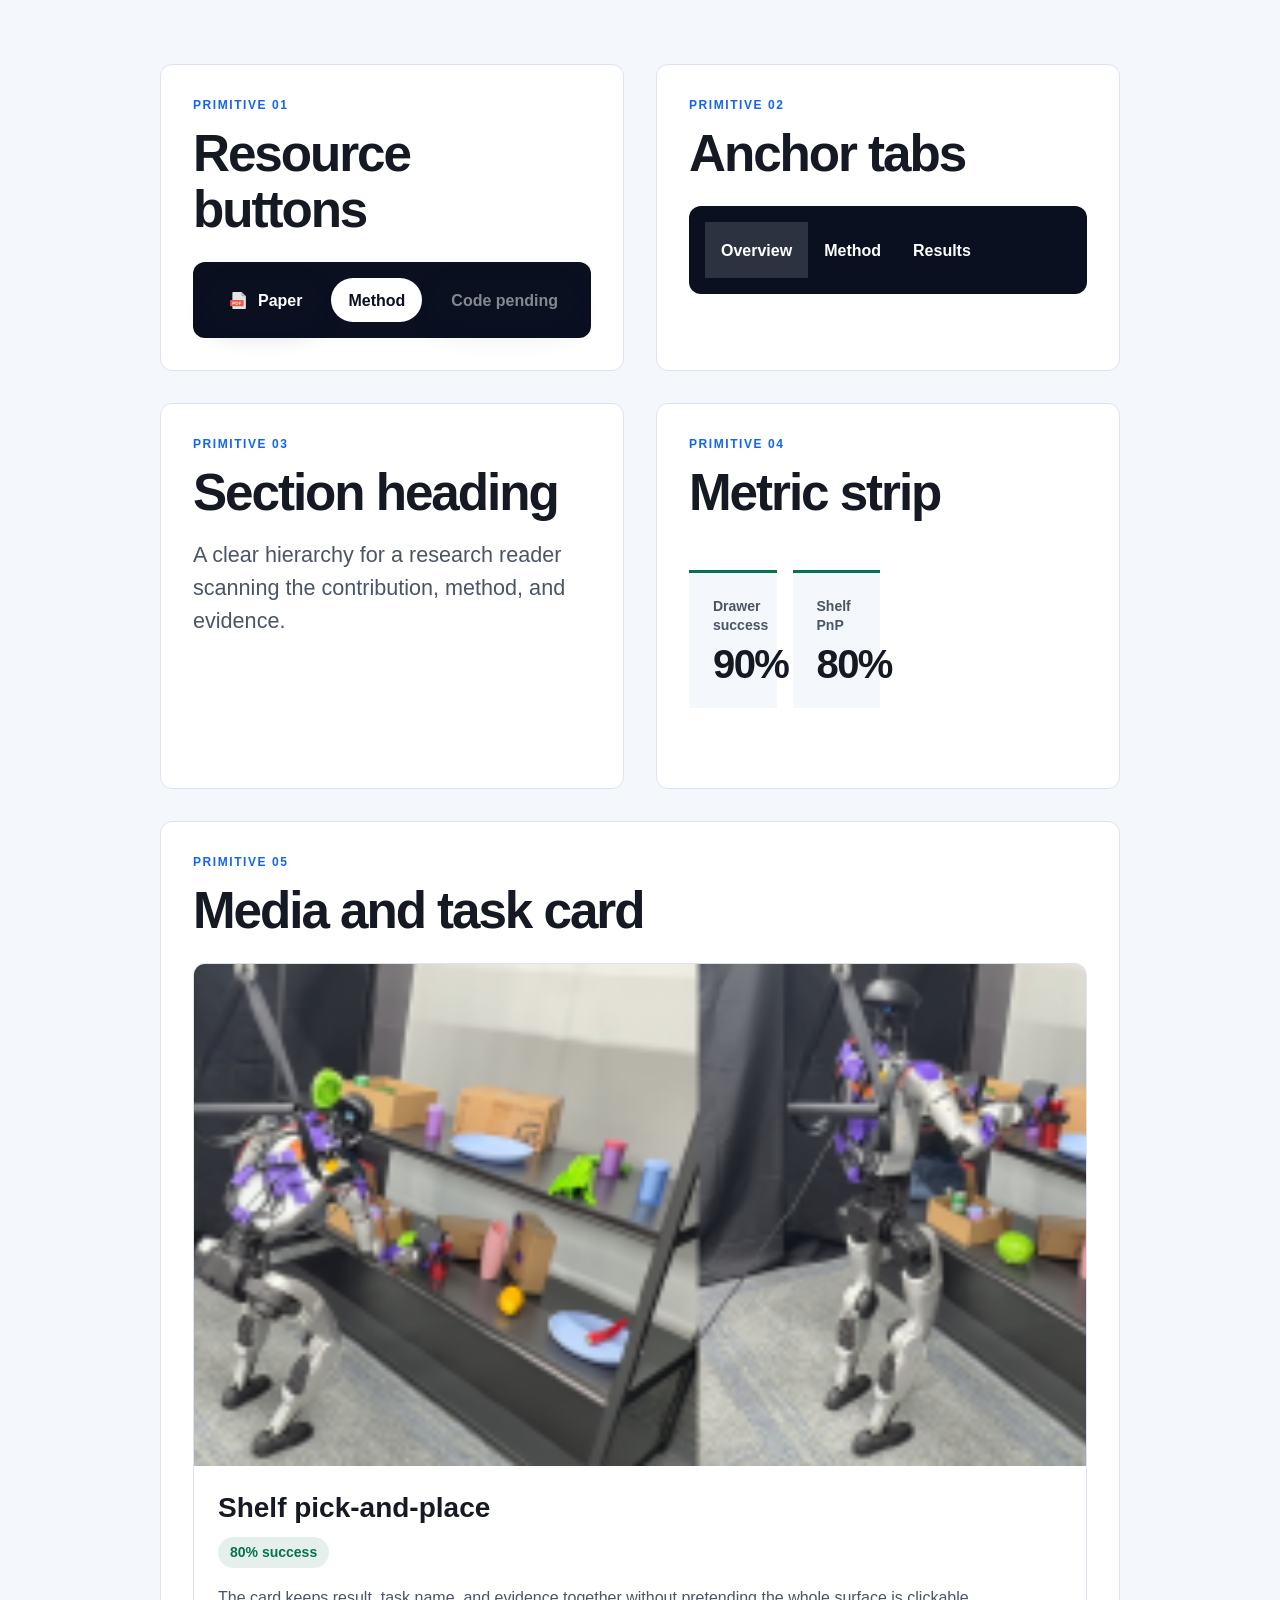
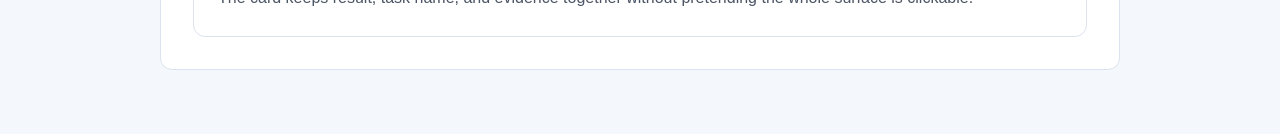
==== showcase.html @ 98413c15 "first commit of the website" ====
<!DOCTYPE html>
<html lang="en">
<head>
  <meta charset="utf-8">
  <meta name="viewport" content="width=device-width, initial-scale=1">
  <title>UMI-Prior Component Showcase</title>
  <link rel="stylesheet" href="./static/css/index.css">
</head>
<body>
  <main class="showcase-shell">
    <div class="showcase-grid">
      <section class="showcase-panel">
        <p class="section-kicker">Primitive 01</p>
        <h2 class="section-title">Resource buttons</h2>
        <div class="publication-links showcase-dark-surface showcase-links-left">
          <a class="resource-button button is-dark" href="#paper">
            <span class="icon"><img src="./static/images/pdf.svg" width="18" height="18" alt=""></span>
            <span>Paper</span>
          </a>
          <a class="resource-button button is-inverted" href="#method">
            <span>Method</span>
          </a>
          <a class="resource-button button is-dark" aria-disabled="true" tabindex="-1">
            <span>Code pending</span>
          </a>
        </div>
      </section>

      <section class="showcase-panel">
        <p class="section-kicker">Primitive 02</p>
        <h2 class="section-title">Anchor tabs</h2>
        <div class="showcase-dark-surface">
          <nav class="tabs anchor-tabs" aria-label="Showcase sections">
            <ul>
              <li class="is-active"><a href="#overview">Overview</a></li>
              <li><a href="#method">Method</a></li>
              <li><a href="#results">Results</a></li>
            </ul>
          </nav>
        </div>
      </section>

      <section class="showcase-panel" id="overview">
        <div class="section-heading is-left">
          <p class="section-kicker">Primitive 03</p>
          <h2 class="section-title">Section heading</h2>
          <p class="section-deck">A clear hierarchy for a research reader scanning the contribution, method, and evidence.</p>
        </div>
      </section>

      <section class="showcase-panel" id="method">
        <p class="section-kicker">Primitive 04</p>
        <h2 class="section-title">Metric strip</h2>
        <dl class="metric-strip">
          <div class="metric-item is-positive">
            <dt>Drawer success</dt>
            <dd>90%</dd>
          </div>
          <div class="metric-item is-positive">
            <dt>Shelf PnP</dt>
            <dd>80%</dd>
          </div>
        </dl>
      </section>

      <section class="showcase-panel is-wide" id="results">
        <p class="section-kicker">Primitive 05</p>
        <h2 class="section-title">Media and task card</h2>
        <article class="task-card showcase-task">
          <div class="task-media">
            <img src="./static/images/umi-prior/shelf.png" alt="A sequence of humanoid shelf pick-and-place frames">
          </div>
          <div class="task-body">
            <h3>Shelf pick-and-place</h3>
            <span class="task-result is-positive">80% success</span>
            <p>The card keeps result, task name, and evidence together without pretending the whole surface is clickable.</p>
          </div>
        </article>
      </section>
    </div>
  </main>
</body>
</html>
---- static/css/index.css ----
:root {
  --color-cobalt: #1464f4;
  --color-cobalt-dark: #0c46b7;
  --color-cyan: #42d5ff;
  --color-ink: #151923;
  --color-ink-soft: #4b5565;
  --color-paper: #ffffff;
  --color-mist: #f4f7fb;
  --color-line: #dce3ee;
  --color-night: #0a1020;
  --color-night-soft: #151e35;
  --color-positive: #087150;
  --color-white: #ffffff;
  --color-white-94: rgba(255, 255, 255, 0.94);
  --color-white-76: rgba(255, 255, 255, 0.76);
  --color-white-72: rgba(255, 255, 255, 0.72);
  --color-white-66: rgba(255, 255, 255, 0.66);
  --color-white-18: rgba(255, 255, 255, 0.18);
  --color-white-14: rgba(255, 255, 255, 0.14);
  --color-hero-top: rgba(3, 11, 28, 0.78);
  --color-hero-middle: rgba(8, 29, 73, 0.38);
  --color-hero-bottom: rgba(4, 11, 25, 0.84);
  --color-cobalt-28: rgba(20, 100, 244, 0.28);
  --color-cobalt-24: rgba(20, 100, 244, 0.24);
  --color-cobalt-09: rgba(20, 100, 244, 0.09);
  --color-cyan-04: rgba(66, 213, 255, 0.04);
  --color-positive-10: rgba(8, 113, 80, 0.1);

  --type-display: clamp(4rem, 12vw, 10rem);
  --type-hero-subtitle: clamp(1.45rem, 4vw, 3.4rem);
  --type-section: clamp(2rem, 4vw, 3.25rem);
  --type-subsection: clamp(1.25rem, 2.4vw, 1.75rem);
  --type-lead: clamp(1.1rem, 1.8vw, 1.35rem);
  --type-body: 1rem;
  --type-small: 0.875rem;
  --type-overline: 0.75rem;

  --space-1: 0.25rem;
  --space-2: 0.5rem;
  --space-3: 0.75rem;
  --space-4: 1rem;
  --space-6: 1.5rem;
  --space-8: 2rem;
  --space-12: 3rem;
  --space-16: 4rem;
  --space-24: 6rem;

  --radius-control: 999px;
  --radius-media: 0.75rem;
  --shadow-media: 0 20px 55px rgba(30, 70, 140, 0.16);
  --shadow-button: 0 10px 24px rgba(7, 20, 48, 0.2);
  --shadow-title: 0 0.1em 0.35em rgba(3, 11, 28, 0.3);
  --focus-ring: 0 0 0 3px rgba(66, 213, 255, 0.65);
  --transition-micro: 160ms ease-out;
  --transition-standard: 240ms ease-in-out;
  --transition-emphasis: 500ms cubic-bezier(0.16, 1, 0.3, 1);
}

*,
*::before,
*::after {
  box-sizing: border-box;
}

figure,
pre {
  margin: 0;
}

.hero {
  display: flex;
  flex-direction: column;
  align-items: stretch;
}

.hero.is-fullheight {
  min-height: 100dvh;
}

.hero-body {
  display: flex;
  flex: 1 0 auto;
  align-items: center;
}

.container {
  width: min(100%, 1200px);
  margin-inline: auto;
  padding-inline: var(--space-4);
}

.navbar,
.navbar-menu,
.navbar-end,
.navbar-item,
.button,
.icon {
  display: flex;
  align-items: center;
}

.navbar-menu {
  flex: 1;
}

.navbar-end {
  justify-content: flex-end;
  margin-inline-start: auto;
}

.navbar-item {
  gap: var(--space-2);
  min-height: 3.25rem;
  padding: var(--space-2) var(--space-3);
  text-decoration: none;
}

.button {
  justify-content: center;
  gap: var(--space-2);
  border: 1px solid transparent;
  cursor: pointer;
  text-decoration: none;
  white-space: nowrap;
}

.icon {
  justify-content: center;
  width: 1.5rem;
  height: 1.5rem;
}

.tabs {
  overflow: hidden;
}

.tabs ul {
  display: flex;
  align-items: stretch;
  justify-content: flex-start;
  margin: 0;
  padding: 0;
  list-style: none;
}

.tabs li {
  display: block;
}

.tabs.is-fullwidth li {
  flex: 1 0 0;
  text-align: center;
}

.tabs a {
  display: flex;
  align-items: center;
  justify-content: center;
  padding: var(--space-2) var(--space-4);
  text-decoration: none;
}

html {
  scroll-behavior: smooth;
  scroll-padding-top: 4.5rem;
}

body {
  margin: 0;
  overflow-x: hidden;
  color: var(--color-ink);
  background: var(--color-paper);
  font-family: "Noto Sans", "Helvetica Neue", Arial, sans-serif;
  font-size: var(--type-body);
  line-height: 1.7;
  text-rendering: optimizeLegibility;
}

a {
  color: var(--color-cobalt);
}

a:hover {
  color: var(--color-cobalt-dark);
}

a:focus-visible,
button:focus-visible,
video:focus-visible {
  outline: none;
  box-shadow: var(--focus-ring);
}

img,
video {
  display: block;
  max-width: 100%;
}

.skip-link {
  position: fixed;
  inset-block-start: var(--space-3);
  inset-inline-start: var(--space-3);
  z-index: 100;
  padding: var(--space-2) var(--space-4);
  color: var(--color-night);
  background: var(--color-cyan);
  border-radius: var(--radius-control);
  transform: translateY(-180%);
  transition: transform var(--transition-micro);
}

.skip-link:not(:focus) {
  width: 1px;
  height: 1px;
  overflow: hidden;
  clip-path: inset(50%);
  white-space: nowrap;
}

.skip-link:focus {
  width: auto;
  height: auto;
  overflow: visible;
  clip-path: none;
  transform: translateY(0);
}

.project-hero {
  position: relative;
  min-height: 100dvh;
  overflow: hidden;
  color: var(--color-white);
  background: var(--color-night);
}

.project-hero .hero-video {
  position: absolute;
  inset: 0;
  width: 100%;
  height: 100%;
}

.project-hero .hero-video video {
  width: 100%;
  height: 100%;
  object-fit: cover;
  object-position: center;
}

.project-hero .overlay {
  position: absolute;
  inset: 0;
  z-index: 1;
  background:
    linear-gradient(180deg, var(--color-hero-top) 0%, var(--color-hero-middle) 42%, var(--color-hero-bottom) 100%),
    linear-gradient(110deg, var(--color-cobalt-24), var(--color-cyan-04));
}

.project-hero .hero-head,
.project-hero .hero-body,
.project-hero .hero-foot {
  position: relative;
  z-index: 2;
}

.project-hero .hero-head {
  padding-block-start: var(--space-4);
}

.project-hero .navbar {
  background: transparent;
}

.project-hero .navbar-menu {
  background: transparent;
  box-shadow: none;
}

.project-hero .navbar-item,
.project-hero .navbar-item:hover {
  color: var(--color-white);
  background: transparent;
}

.project-hero .navbar-item > a,
.project-hero .navbar-item.button {
  min-height: 2.75rem;
}

.project-hero .hero-body {
  align-items: center;
  padding: var(--space-16) var(--space-6);
}

.hero-content {
  max-width: 1180px;
  margin-inline: auto;
  text-align: center;
  animation: hero-arrive var(--transition-emphasis) both;
}

@keyframes hero-arrive {
  from {
    opacity: 0;
    transform: translateY(1rem);
  }

  to {
    opacity: 1;
    transform: translateY(0);
  }
}

.project-title {
  margin: 0;
  color: var(--color-white);
  font-size: var(--type-display);
  font-weight: 700;
  letter-spacing: -0.07em;
  line-height: 0.9;
  text-shadow: var(--shadow-title);
}

.project-subtitle {
  max-width: 1050px;
  margin: var(--space-8) auto var(--space-4);
  color: var(--color-white);
  font-size: var(--type-hero-subtitle);
  font-weight: 600;
  letter-spacing: -0.035em;
  line-height: 1.08;
}

.project-venue {
  margin: var(--space-4) 0 0;
  color: var(--color-white);
  font-size: var(--type-lead);
  font-style: italic;
  opacity: 0.84;
}

.publication-links {
  display: flex;
  flex-wrap: wrap;
  justify-content: center;
  gap: var(--space-3);
  margin-block-start: var(--space-8);
}

.resource-button.button {
  min-height: 2.75rem;
  padding-inline: var(--space-4);
  border: 1px solid transparent;
  border-radius: var(--radius-control);
  font-weight: 700;
  transition:
    color var(--transition-micro),
    background-color var(--transition-micro),
    border-color var(--transition-micro),
    transform var(--transition-micro);
}

.resource-button.button.is-dark {
  color: var(--color-white);
  background: var(--color-night);
  box-shadow: var(--shadow-button);
}

.resource-button.button.is-inverted {
  color: var(--color-night);
  background: var(--color-white);
}

.resource-button.button:hover {
  transform: translateY(-2px);
}

.resource-button.button:active {
  transform: translateY(0);
}

.resource-button.button[aria-disabled="true"] {
  pointer-events: none;
  opacity: 0.5;
}

.resource-button .icon img {
  width: 1.1rem;
  height: 1.1rem;
}

.anchor-tabs {
  margin: 0;
  overflow-x: auto;
  scrollbar-width: none;
}

.anchor-tabs::-webkit-scrollbar {
  display: none;
}

.anchor-tabs ul {
  min-width: max-content;
  border: 0;
}

.anchor-tabs a {
  min-height: 3.5rem;
  color: var(--color-white);
  border: 0;
  border-radius: 0;
  font-weight: 600;
  transition:
    color var(--transition-micro),
    background-color var(--transition-micro);
}

.anchor-tabs li.is-active a,
.anchor-tabs a:hover,
.anchor-tabs a:focus-visible {
  color: var(--color-white);
  background: var(--color-white-14);
}

.document-nav {
  position: sticky;
  inset-block-start: 0;
  z-index: 30;
  display: none;
  background: var(--color-white-94);
  border-bottom: 1px solid var(--color-line);
  backdrop-filter: blur(12px);
}

.document-nav .anchor-tabs a {
  color: var(--color-ink-soft);
}

.document-nav .anchor-tabs li.is-active a,
.document-nav .anchor-tabs a:hover,
.document-nav .anchor-tabs a:focus-visible {
  color: var(--color-cobalt-dark);
  background: var(--color-mist);
}

.section-shell {
  padding: var(--space-24) var(--space-6);
}

.section-shell.is-compact {
  padding-block: var(--space-16);
}

.section-shell.is-mist {
  background: var(--color-mist);
}

.section-shell.is-night {
  color: var(--color-white);
  background:
    radial-gradient(circle at 80% 20%, var(--color-cobalt-28), transparent 38%),
    var(--color-night);
}

.editorial-container {
  width: min(100%, 960px);
  margin-inline: auto;
}

.wide-container {
  width: min(100%, 1180px);
  margin-inline: auto;
}

.overview-lead {
  margin: 0;
  color: var(--color-ink-soft);
  font-size: var(--type-lead);
  line-height: 1.65;
  text-align: left;
}

.overview-lead + .overview-lead {
  margin-block-start: var(--space-6);
}

.overview-lead strong {
  color: var(--color-ink);
}

.section-heading {
  max-width: 780px;
  margin: 0 auto var(--space-12);
  text-align: center;
}

.section-heading.is-left {
  margin-inline: 0;
  text-align: left;
}

.section-kicker {
  margin: 0 0 var(--space-3);
  color: var(--color-cobalt);
  font-size: var(--type-overline);
  font-weight: 700;
  letter-spacing: 0.13em;
  line-height: 1.4;
  text-transform: uppercase;
}

.is-night .section-kicker {
  color: var(--color-cyan);
}

.section-title {
  margin: 0;
  color: var(--color-ink);
  font-size: var(--type-section);
  font-weight: 700;
  letter-spacing: -0.04em;
  line-height: 1.1;
}

.is-night .section-title {
  color: var(--color-white);
}

.section-deck {
  margin: var(--space-4) auto 0;
  color: var(--color-ink-soft);
  font-size: var(--type-lead);
  line-height: 1.55;
}

.is-night .section-deck {
  color: var(--color-white-76);
}

.media-frame {
  overflow: hidden;
  margin: 0;
  background: var(--color-paper);
  border: 1px solid var(--color-line);
  border-radius: var(--radius-media);
  box-shadow: var(--shadow-media);
}

.media-frame img,
.media-frame picture,
.media-frame video {
  width: 100%;
  height: auto;
}

.vector-figure-link {
  position: relative;
  display: block;
  color: inherit;
  cursor: zoom-in;
}

.vector-figure-link:visited {
  color: inherit;
}

.vector-figure-action {
  display: block;
  padding: var(--space-2) var(--space-3);
  color: var(--color-cobalt-dark);
  background: var(--color-mist);
  font-size: var(--type-small);
  font-weight: 700;
  line-height: 1.4;
  text-align: end;
  transition: transform var(--transition-micro);
}

.vector-figure-link:hover .vector-figure-action,
.vector-figure-link:focus-visible .vector-figure-action {
  transform: translateY(-2px);
}

.media-frame video {
  aspect-ratio: 16 / 9;
  object-fit: cover;
  background: var(--color-night);
}

.media-frame figcaption {
  padding: var(--space-3) var(--space-4);
  color: var(--color-ink-soft);
  font-size: var(--type-small);
  line-height: 1.5;
  background: var(--color-paper);
  border-top: 1px solid var(--color-line);
}

.media-frame.is-technical {
  padding: var(--space-4);
}

.media-frame.is-technical figcaption {
  margin: 0 calc(-1 * var(--space-4)) calc(-1 * var(--space-4));
}

.system-copy {
  display: grid;
  grid-template-columns: minmax(0, 1fr);
  gap: var(--space-8);
  margin-block-start: var(--space-12);
}

.system-step {
  padding-block-start: var(--space-6);
  border-top: 1px solid var(--color-white-18);
}

.system-step-number {
  display: inline-flex;
  align-items: center;
  justify-content: center;
  width: 2rem;
  height: 2rem;
  margin-block-end: var(--space-4);
  color: var(--color-night);
  background: var(--color-cyan);
  border-radius: var(--radius-control);
  font-weight: 800;
}

.system-step h3 {
  margin: 0 0 var(--space-3);
  color: var(--color-white);
  font-size: var(--type-subsection);
  line-height: 1.25;
}

.system-step p {
  margin: 0;
  color: var(--color-white-72);
}

.metric-strip {
  display: grid;
  grid-template-columns: repeat(2, minmax(0, 1fr));
  gap: var(--space-4);
  margin: var(--space-12) 0;
}

.metric-item {
  margin: 0;
  padding: var(--space-6);
  background: var(--color-mist);
  border-top: 3px solid var(--color-cobalt);
}

.metric-item dt {
  color: var(--color-ink-soft);
  font-size: var(--type-small);
  font-weight: 700;
  line-height: 1.4;
}

.metric-item dd {
  margin: var(--space-2) 0 0;
  color: var(--color-ink);
  font-size: clamp(1.65rem, 4vw, 2.5rem);
  font-weight: 800;
  letter-spacing: -0.04em;
  line-height: 1;
}

.metric-item.is-positive {
  border-color: var(--color-positive);
}

.task-grid {
  display: grid;
  grid-template-columns: minmax(0, 1fr);
  gap: var(--space-8);
}

.task-card {
  overflow: hidden;
  background: var(--color-paper);
  border: 1px solid var(--color-line);
  border-radius: var(--radius-media);
}

.task-card .task-media {
  aspect-ratio: 16 / 9;
  overflow: hidden;
  background: var(--color-night);
}

.task-card .task-media img,
.task-card .task-media picture,
.task-card .task-media video {
  width: 100%;
  height: 100%;
  object-fit: cover;
}

.task-card .task-media picture {
  display: block;
}

.task-card .task-media picture img {
  object-fit: cover;
}

.task-card .task-body {
  padding: var(--space-6);
}

.task-card h3 {
  margin: 0;
  color: var(--color-ink);
  font-size: var(--type-subsection);
  line-height: 1.25;
}

.task-result {
  display: inline-block;
  margin-block-start: var(--space-3);
  padding: var(--space-1) var(--space-3);
  color: var(--color-cobalt-dark);
  background: var(--color-cobalt-09);
  border-radius: var(--radius-control);
  font-size: var(--type-small);
  font-weight: 800;
}

.task-result.is-positive {
  color: var(--color-positive);
  background: var(--color-positive-10);
}

.task-card p {
  margin: var(--space-4) 0 0;
  color: var(--color-ink-soft);
}

.paper-copy {
  color: var(--color-ink-soft);
}

.flow-offset {
  margin-block-start: var(--space-12);
}

.paper-copy p {
  margin-block: 0 var(--space-4);
}

.paper-copy strong {
  color: var(--color-ink);
}

.bibtex {
  position: relative;
  overflow-x: auto;
  margin: 0;
  padding: var(--space-6);
  color: var(--color-white);
  background: var(--color-night-soft);
  border: 1px solid var(--color-white-14);
  border-radius: var(--radius-media);
  font-family: "SFMono-Regular", Consolas, "Liberation Mono", monospace;
  font-size: var(--type-small);
  line-height: 1.7;
  overflow-wrap: anywhere;
  white-space: pre-wrap;
}

.site-footer {
  padding: var(--space-12) var(--space-6);
  color: var(--color-white-66);
  background: var(--color-night);
  font-size: var(--type-small);
  text-align: center;
}

.site-footer a {
  color: var(--color-cyan);
  text-decoration: underline;
  text-underline-offset: 0.16em;
}

.showcase-shell {
  min-height: 100dvh;
  padding: var(--space-16) var(--space-6);
  background: var(--color-mist);
}

.showcase-grid {
  display: grid;
  grid-template-columns: minmax(0, 1fr);
  gap: var(--space-8);
  width: min(100%, 960px);
  margin-inline: auto;
}

.showcase-panel {
  padding: var(--space-8);
  background: var(--color-paper);
  border: 1px solid var(--color-line);
  border-radius: var(--radius-media);
}

.showcase-panel h2 {
  margin-top: 0;
}

.showcase-dark-surface {
  margin-block-start: var(--space-6);
  padding: var(--space-4);
  color: var(--color-white);
  background: var(--color-night);
  border-radius: var(--radius-media);
}

.showcase-links-left {
  justify-content: flex-start;
}

.showcase-panel.is-wide {
  grid-column: 1 / -1;
}

.showcase-task {
  margin-block-start: var(--space-6);
}

@media screen and (min-width: 769px) {
  .document-nav {
    display: block;
  }

  .system-copy {
    grid-template-columns: repeat(3, minmax(0, 1fr));
  }

  .metric-strip {
    grid-template-columns: repeat(4, minmax(0, 1fr));
  }

  .task-grid {
    grid-template-columns: repeat(2, minmax(0, 1fr));
  }

  .showcase-grid {
    grid-template-columns: repeat(2, minmax(0, 1fr));
  }
}

@media screen and (max-width: 768px) {
  .project-hero .hero-head {
    display: none;
  }

  .project-hero .hero-body {
    padding: var(--space-16) var(--space-4) var(--space-8);
  }

  .project-title {
    letter-spacing: -0.055em;
  }

  .project-subtitle {
    margin-block-start: var(--space-6);
  }

  .project-venue {
    font-size: 1rem;
  }

  .project-hero .hero-foot {
    margin-block-start: auto;
  }

  .section-shell,
  .section-shell.is-compact {
    padding: var(--space-16) var(--space-4);
  }

  .section-heading {
    margin-block-end: var(--space-8);
  }

  .media-frame.is-technical {
    padding: var(--space-2);
  }

  .media-frame.is-technical figcaption {
    margin: 0 calc(-1 * var(--space-2)) calc(-1 * var(--space-2));
  }

  .metric-item {
    padding: var(--space-4);
  }

  .showcase-panel {
    padding: var(--space-6);
  }
}

@media (prefers-reduced-motion: reduce) {
  html {
    scroll-behavior: auto;
  }

  *,
  *::before,
  *::after {
    scroll-behavior: auto !important;
    animation-duration: 0.01ms !important;
    animation-iteration-count: 1 !important;
    transition-duration: 0.01ms !important;
  }

  .resource-button.button:hover,
  .vector-figure-link:hover .vector-figure-action,
  .vector-figure-link:focus-visible .vector-figure-action {
    transform: none;
  }
}
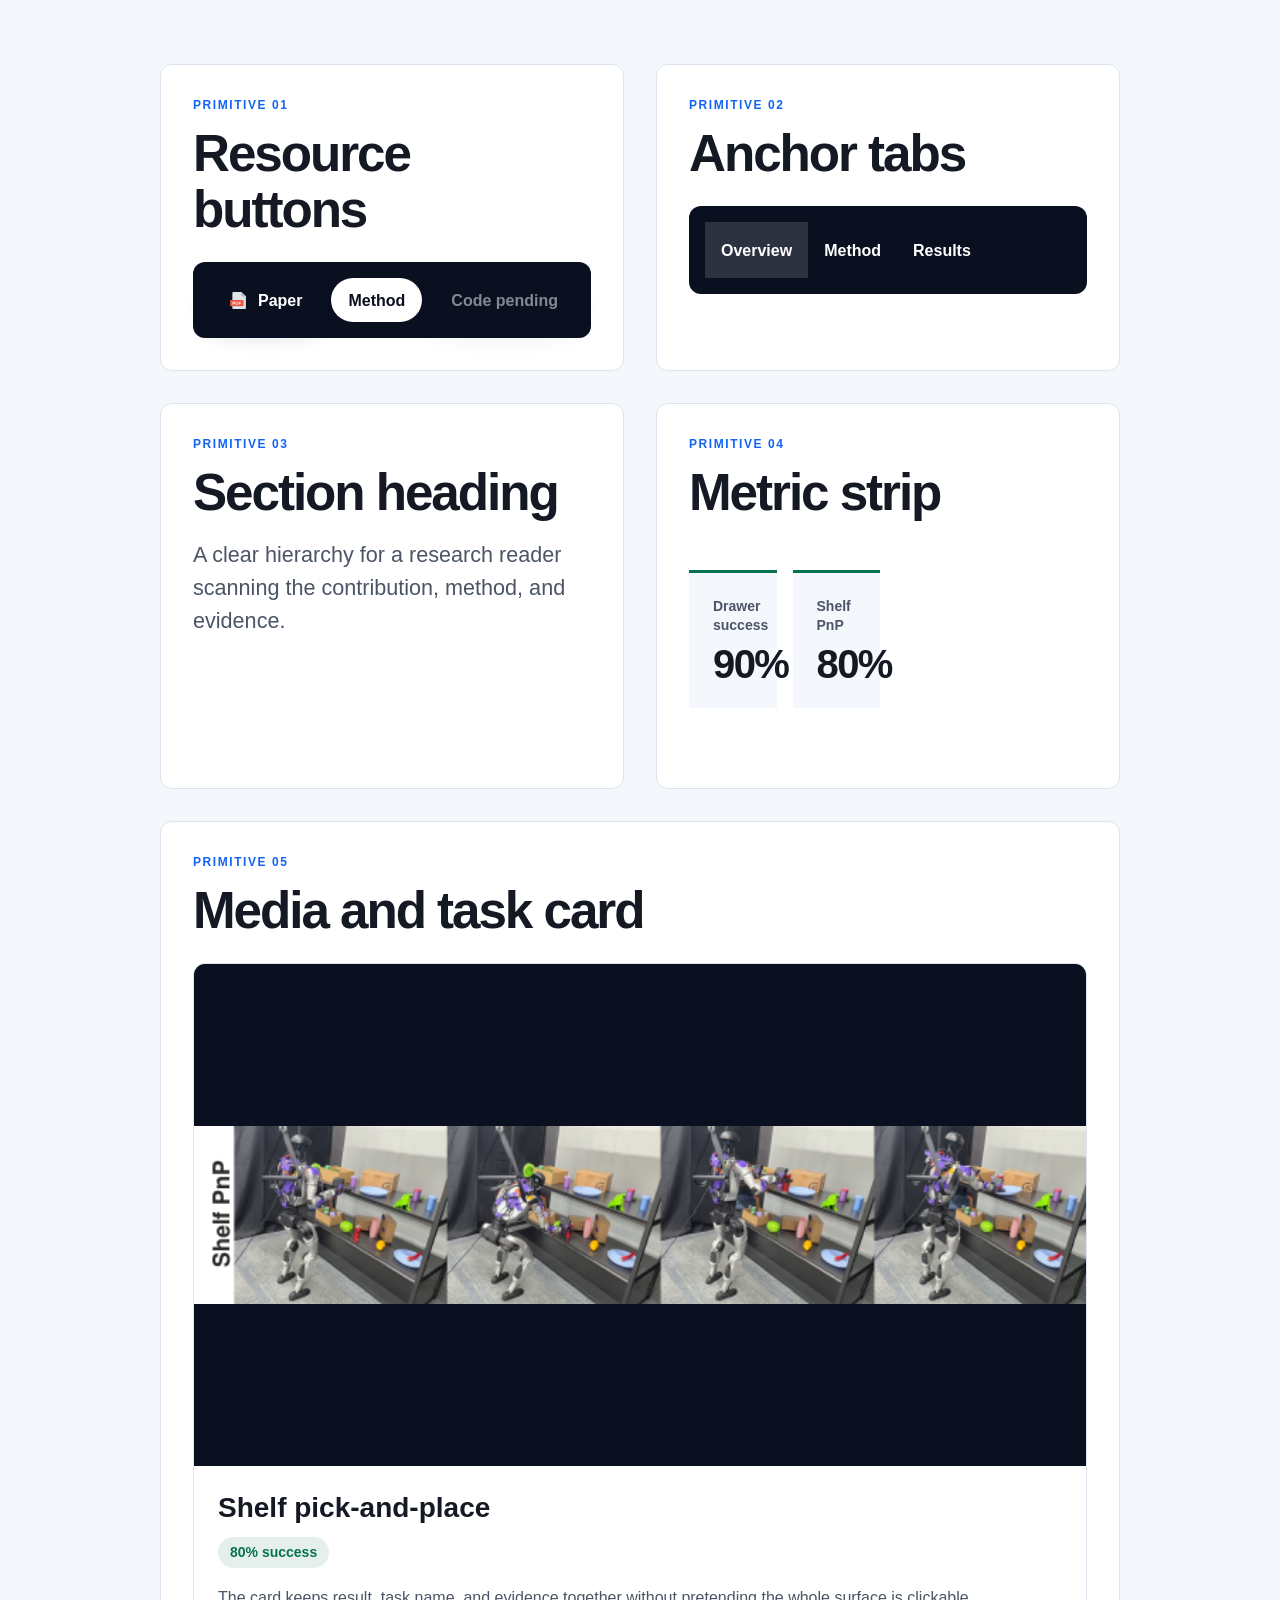
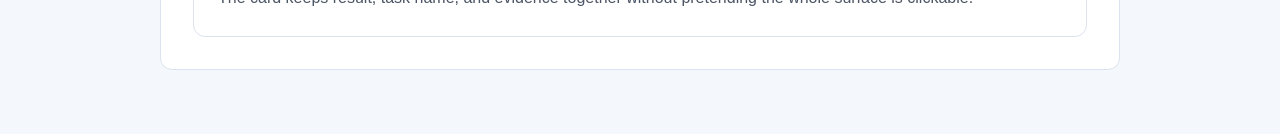
==== commit f7f442a8: "Update project website and optimize demo videos" ====
--- a/showcase.html
+++ b/showcase.html
@@ -3,7 +3,7 @@
 <head>
   <meta charset="utf-8">
   <meta name="viewport" content="width=device-width, initial-scale=1">
-  <title>UMI-Prior Component Showcase</title>
+  <title>Whole-Body UMI Component Showcase</title>
   <link rel="stylesheet" href="./static/css/index.css">
 </head>
 <body>
--- a/static/css/index.css
+++ b/static/css/index.css
@@ -26,7 +26,7 @@
   --color-cyan-04: rgba(66, 213, 255, 0.04);
   --color-positive-10: rgba(8, 113, 80, 0.1);
 
-  --type-display: clamp(4rem, 12vw, 10rem);
+  --type-display: clamp(3rem, 8vw, 7rem);
   --type-hero-subtitle: clamp(1.45rem, 4vw, 3.4rem);
   --type-section: clamp(2rem, 4vw, 3.25rem);
   --type-subsection: clamp(1.25rem, 2.4vw, 1.75rem);
@@ -340,6 +340,57 @@
   opacity: 0.84;
 }
 
+.project-authors,
+.project-affiliations {
+  display: flex;
+  flex-wrap: wrap;
+  justify-content: center;
+  column-gap: var(--space-6);
+  row-gap: var(--space-2);
+  text-shadow: var(--shadow-title);
+}
+
+.project-authors {
+  margin-block-start: var(--space-8);
+  font-size: var(--type-lead);
+  font-weight: 600;
+}
+
+.project-affiliations {
+  margin-block-start: var(--space-3);
+  font-size: var(--type-small);
+  color: var(--color-white-94);
+}
+
+.project-authors span,
+.project-affiliations span {
+  white-space: nowrap;
+}
+
+.project-authors sup,
+.project-affiliations sup {
+  margin-inline-start: 0.15em;
+  font-size: 0.65em;
+}
+
+.resource-pending {
+  gap: var(--space-2);
+  cursor: default;
+}
+
+.resource-pending small {
+  font-size: 0.65rem;
+  font-weight: 500;
+  opacity: 0.8;
+}
+
+.resource-button.button:disabled {
+  color: var(--color-white-76);
+  background: var(--color-night-soft);
+  transform: none;
+  box-shadow: none;
+}
+
 .publication-links {
   display: flex;
   flex-wrap: wrap;
@@ -353,6 +404,7 @@
   padding-inline: var(--space-4);
   border: 1px solid transparent;
   border-radius: var(--radius-control);
+  font: inherit;
   font-weight: 700;
   transition:
     color var(--transition-micro),
@@ -689,6 +741,10 @@
   border-radius: var(--radius-media);
 }
 
+.motion-diversity {
+  grid-column: 1 / -1;
+}
+
 .task-card .task-media {
   aspect-ratio: 16 / 9;
   overflow: hidden;
@@ -700,7 +756,54 @@
 .task-card .task-media video {
   width: 100%;
   height: 100%;
-  object-fit: cover;
+  object-fit: contain;
+}
+
+.demo-slide {
+  height: 100%;
+}
+
+.demo-slide[hidden],
+.carousel-controls[hidden] {
+  display: none;
+}
+
+.carousel-controls {
+  display: flex;
+  align-items: center;
+  justify-content: space-between;
+  gap: var(--space-4);
+  padding: var(--space-3) var(--space-6);
+  border-block-end: 1px solid var(--color-line);
+}
+
+.carousel-arrow {
+  flex: 0 0 2.75rem;
+  display: grid;
+  place-items: center;
+  width: 2.75rem;
+  height: 2.75rem;
+  padding: 0;
+  border: 1px solid var(--color-line);
+  border-radius: var(--radius-control);
+  background: var(--color-paper);
+  color: var(--color-ink);
+  font: inherit;
+  font-size: 1.35rem;
+  cursor: pointer;
+}
+
+.carousel-arrow:hover {
+  color: var(--color-cobalt-dark);
+  border-color: var(--color-cobalt);
+  background: var(--color-mist);
+}
+
+.carousel-status {
+  color: var(--color-ink-soft);
+  font-size: var(--type-small);
+  font-variant-numeric: tabular-nums;
+  text-align: center;
 }
 
 .task-card .task-media picture {
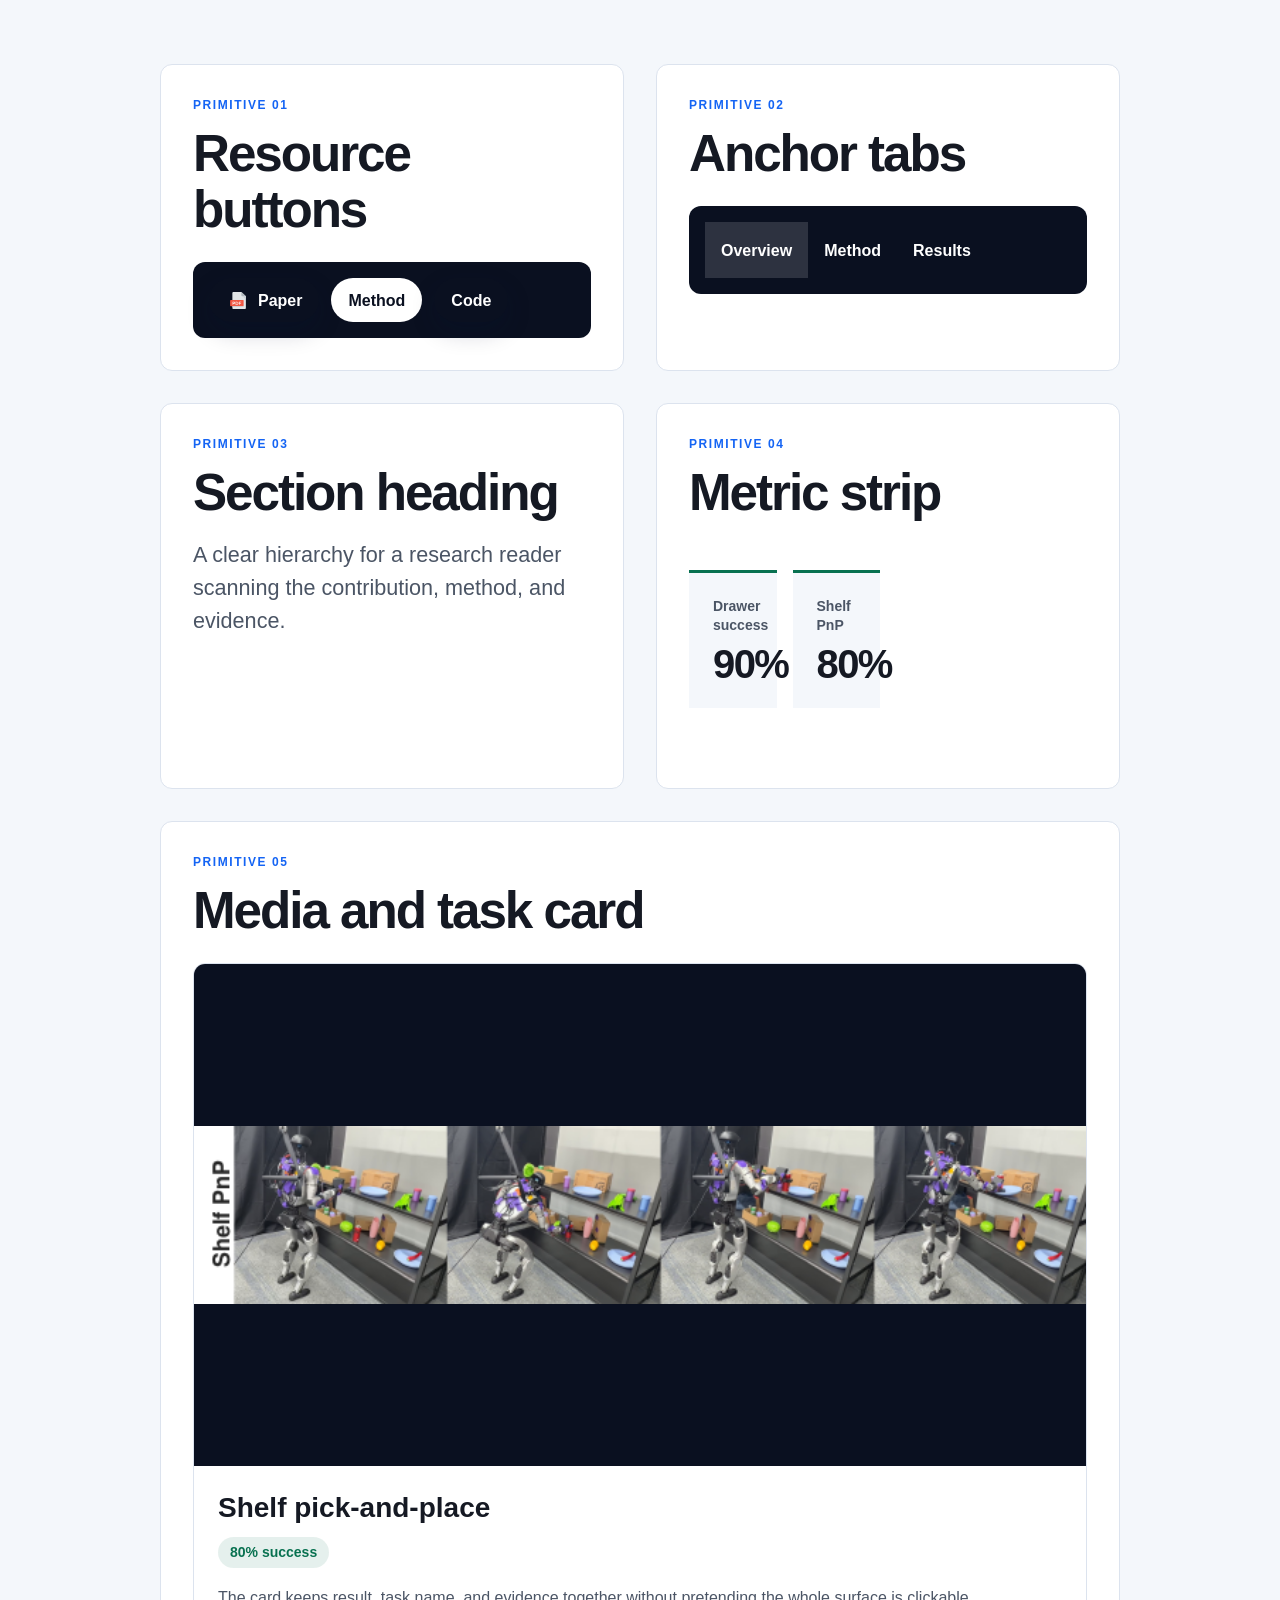
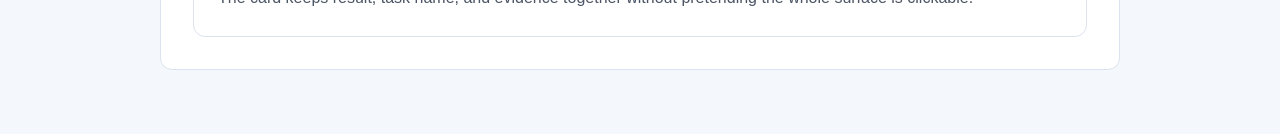
==== commit 20d4df78: "Link project code to public GitHub repository" ====
--- a/showcase.html
+++ b/showcase.html
@@ -20,8 +20,8 @@
           <a class="resource-button button is-inverted" href="#method">
             <span>Method</span>
           </a>
-          <a class="resource-button button is-dark" aria-disabled="true" tabindex="-1">
-            <span>Code pending</span>
+          <a class="resource-button button is-dark" href="https://github.com/WholeBody-UMI/WholeBody-UMI/tree/main" target="_blank" rel="noopener">
+            <span>Code</span>
           </a>
         </div>
       </section>
--- a/static/css/index.css
+++ b/static/css/index.css
@@ -356,6 +356,18 @@
   font-weight: 600;
 }
 
+.project-authors a {
+  color: inherit;
+  text-decoration: none;
+}
+
+.project-authors a:hover,
+.project-authors a:focus-visible {
+  color: var(--color-white);
+  text-decoration: underline;
+  text-underline-offset: 0.15em;
+}
+
 .project-affiliations {
   margin-block-start: var(--space-3);
   font-size: var(--type-small);
@@ -638,6 +650,20 @@
   aspect-ratio: 16 / 9;
   object-fit: cover;
   background: var(--color-night);
+}
+
+.youtube-frame iframe {
+  display: block;
+  width: 100%;
+  aspect-ratio: 16 / 9;
+  border: 0;
+}
+
+.youtube-fallback {
+  margin: var(--space-4) 0 0;
+  color: var(--color-ink-soft);
+  font-size: var(--type-small);
+  text-align: center;
 }
 
 .media-frame figcaption {
